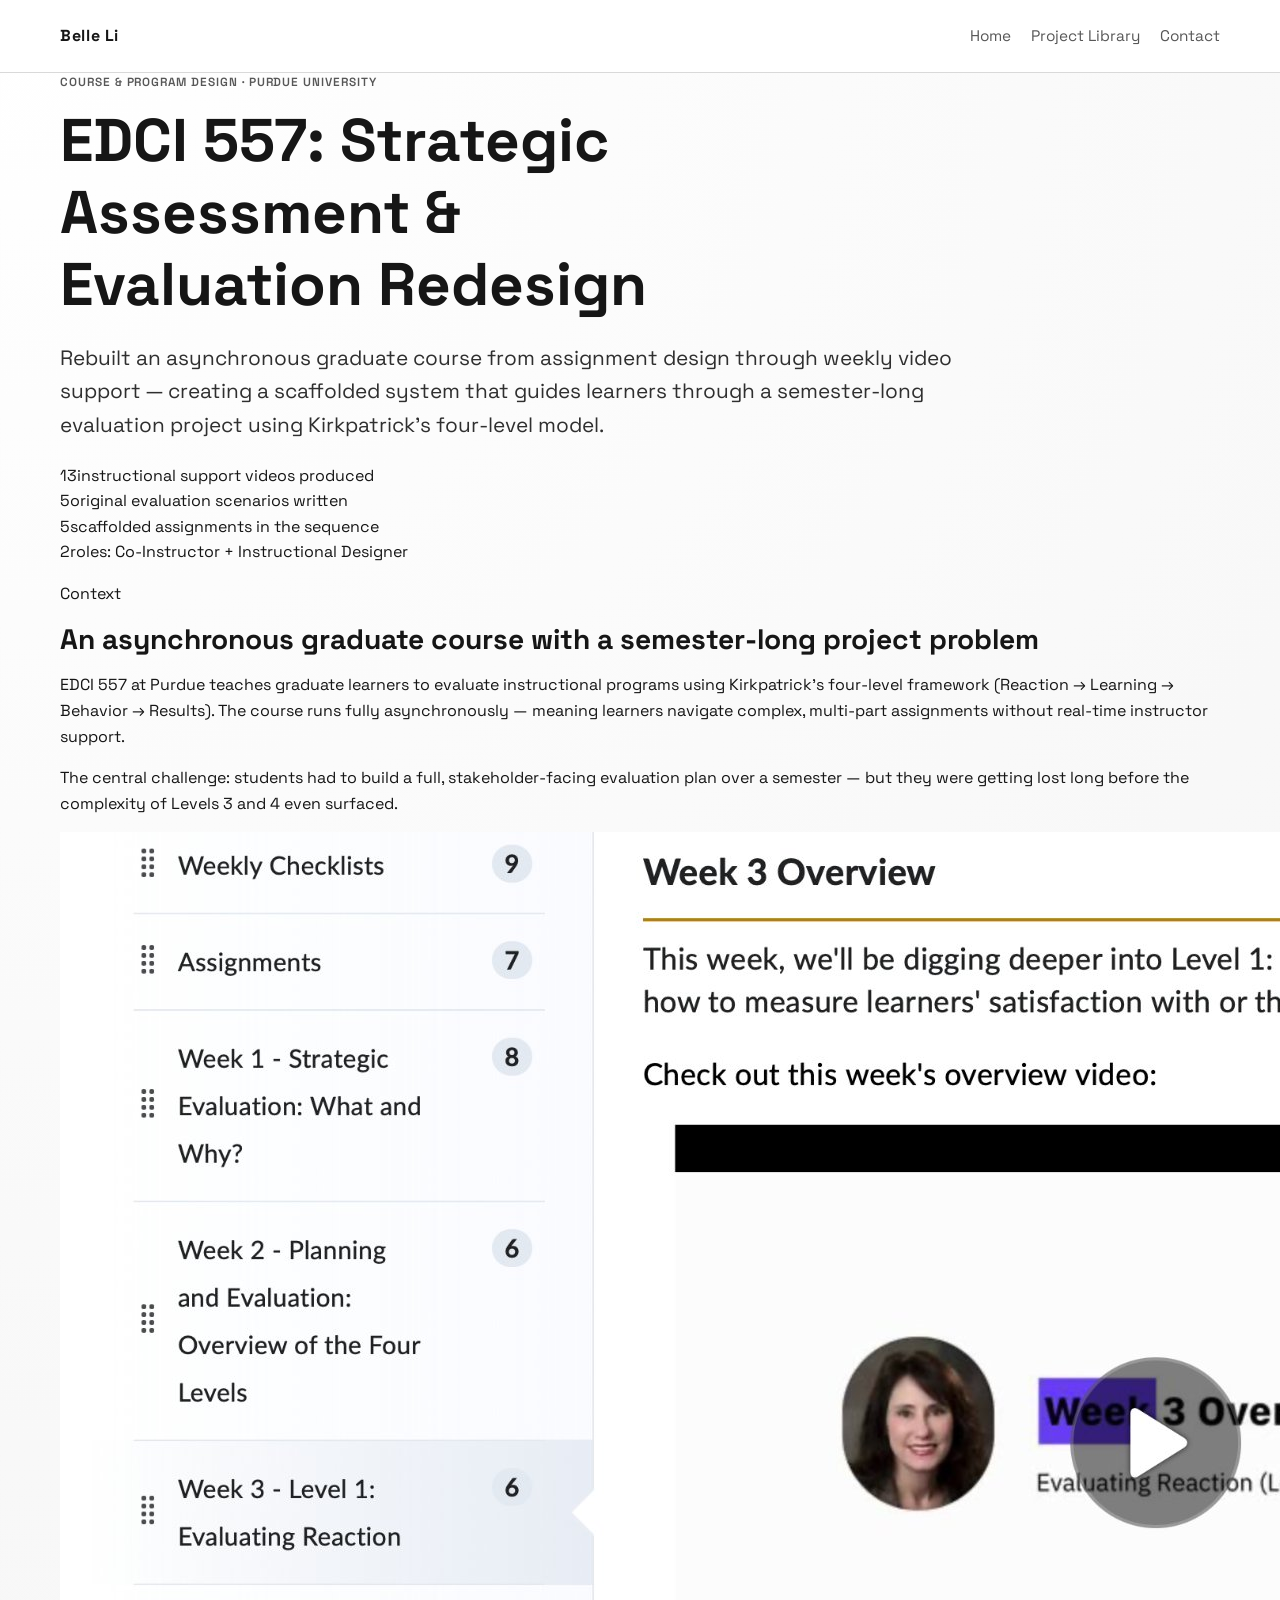
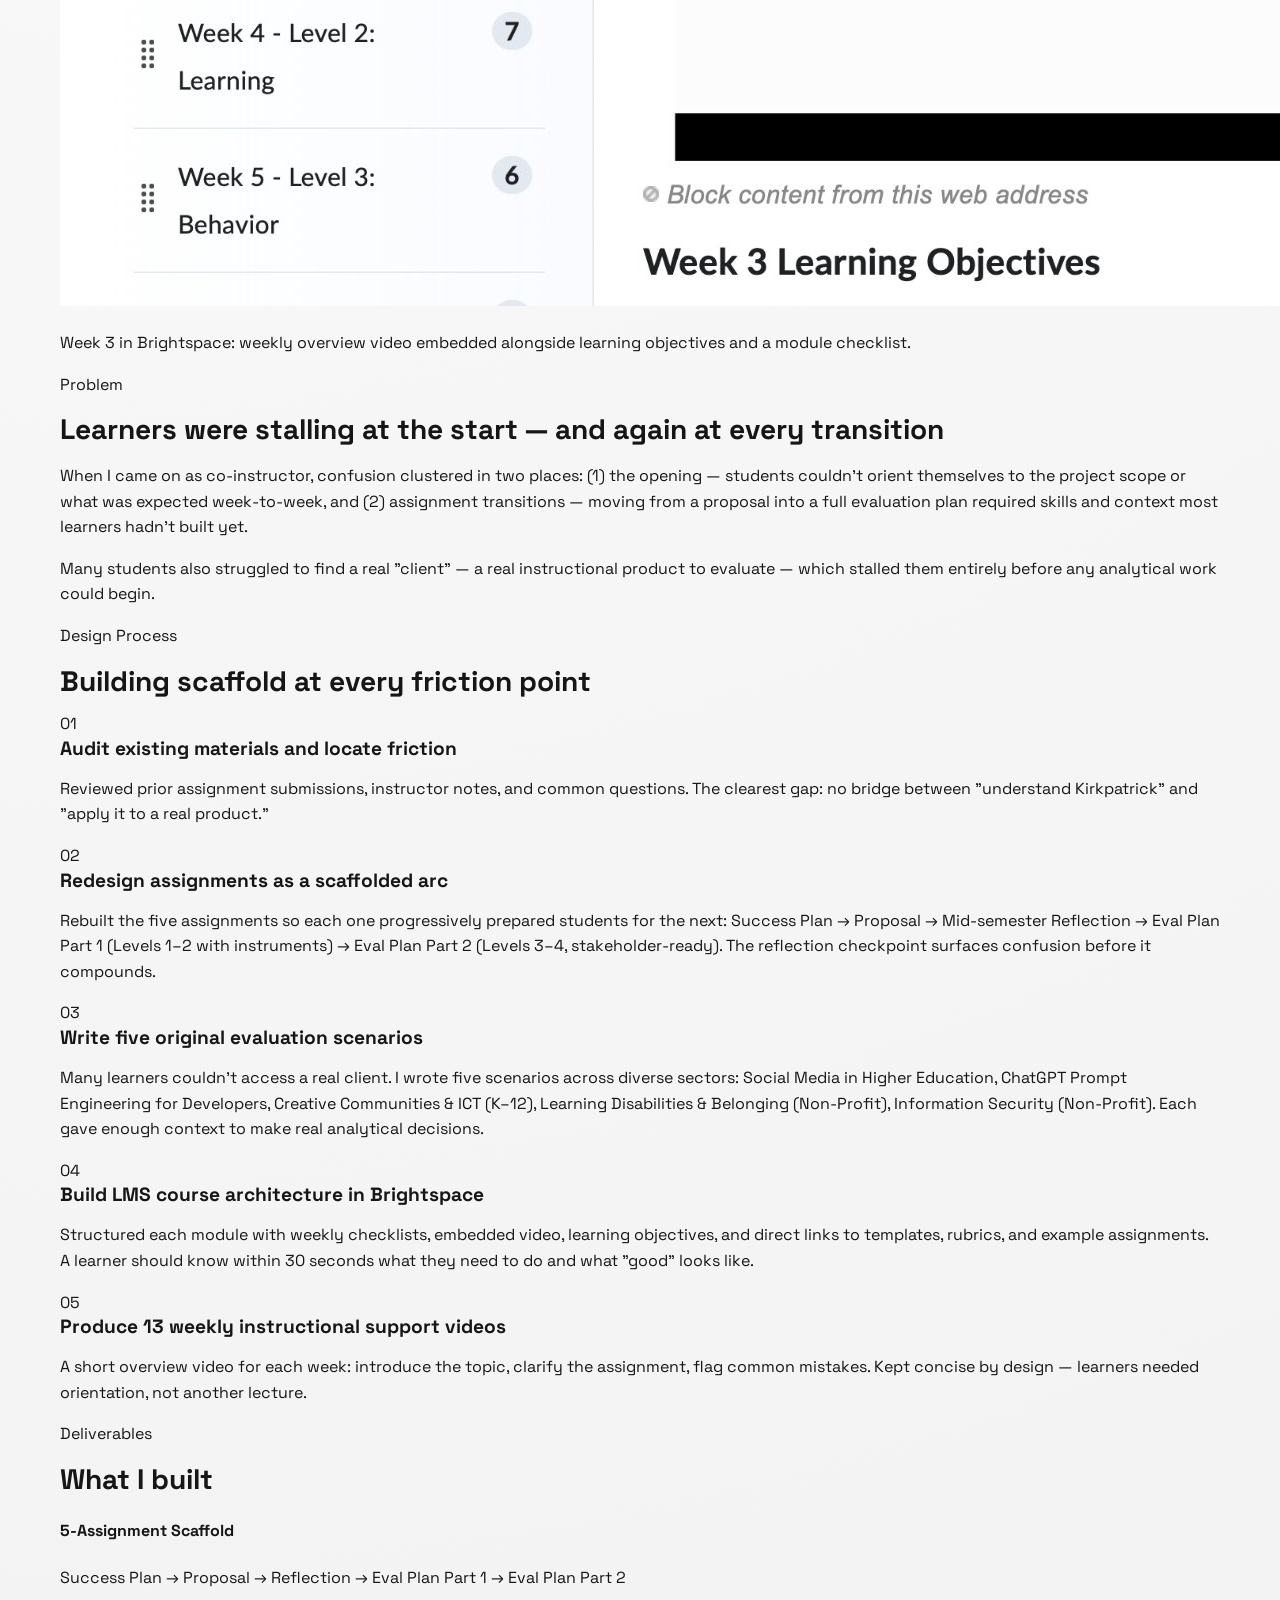
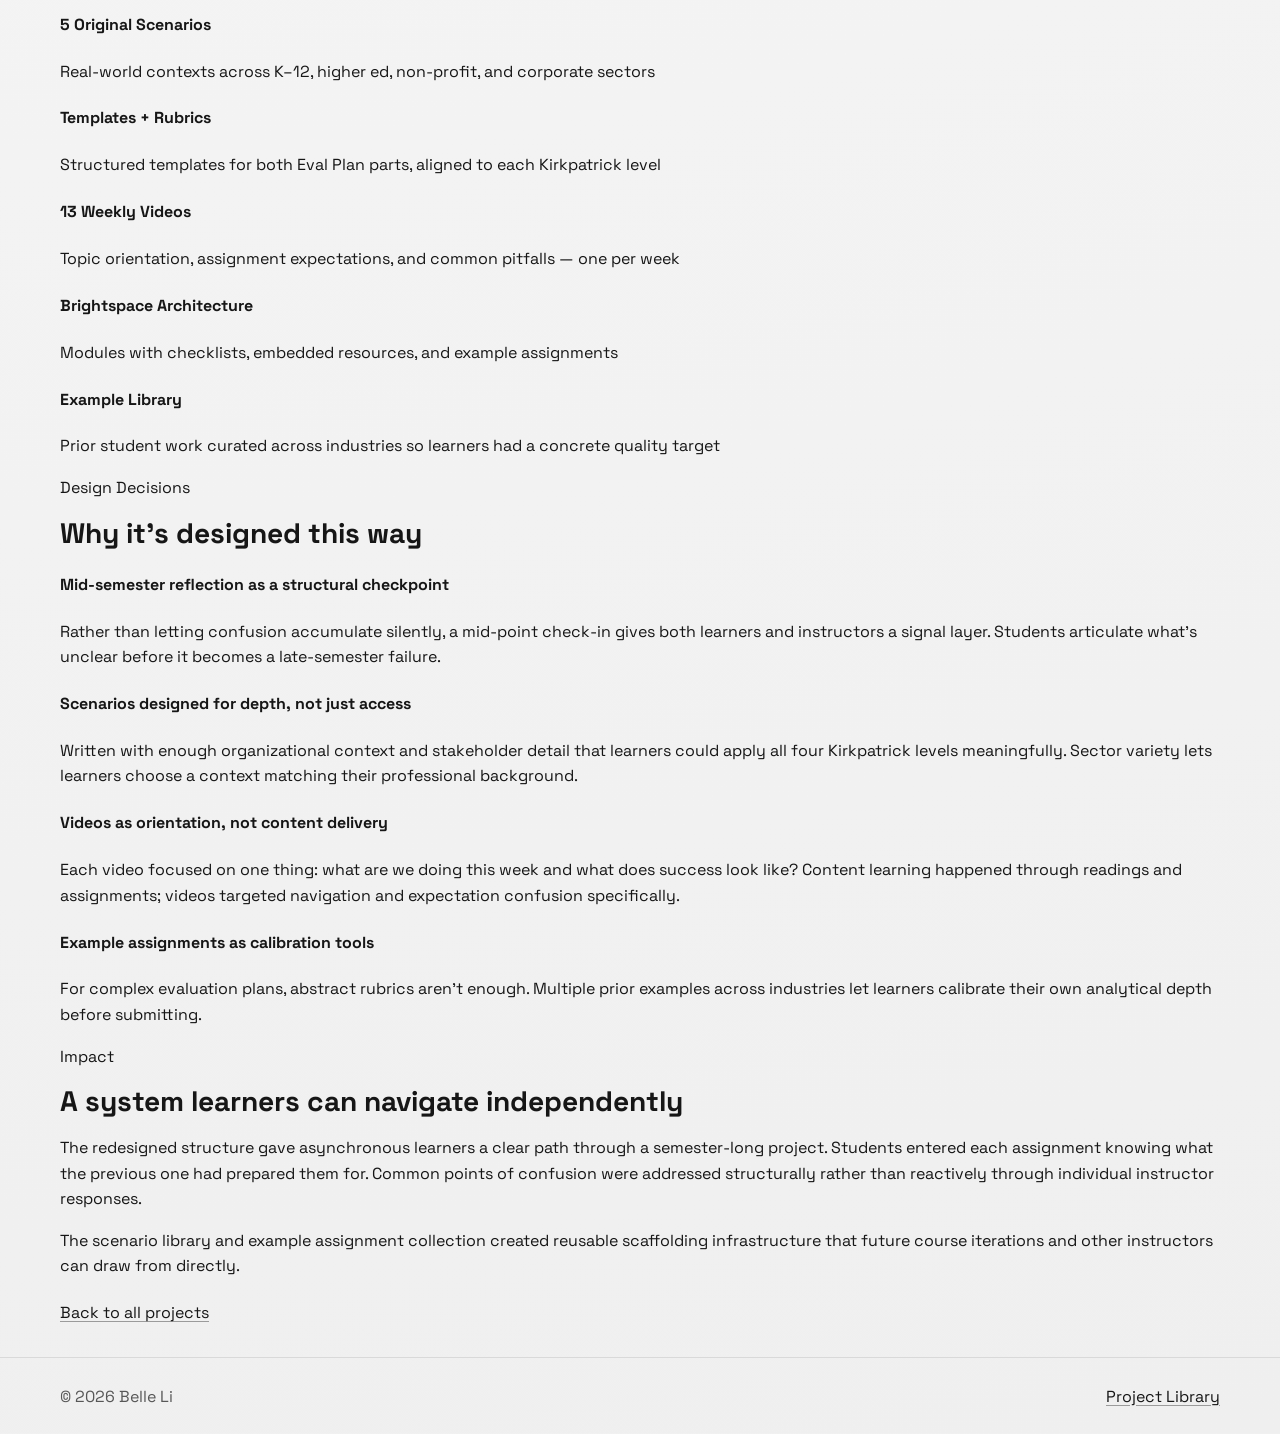
==== case-edci557.html @ f2b4553b "first commit" ====
<!doctype html>
<html lang="en">
  <head>
    <meta charset="UTF-8" />
    <meta name="viewport" content="width=device-width, initial-scale=1.0" />
    <title>EDCI 557 Course Redesign — Belle Li</title>
    <meta name="description" content="Case study: Purdue EDCI 557 redesign with 5-assignment scaffold, 5 original scenarios, 13 support videos." />
    <link rel="stylesheet" href="styles.css" />
  </head>
  <body>
    <header class="site-header">
      <div class="container nav-wrap">
        <a class="brand" href="index.html">Belle Li</a>
        <nav class="site-nav" aria-label="Primary">
          <a href="index.html">Home</a>
          <a href="projects.html">Project Library</a>
          <a href="index.html#contact">Contact</a>
        </nav>
      </div>
    </header>

    <main class="container case">
      <p class="eyebrow">Course & Program Design · Purdue University</p>
      <h1>EDCI 557: Strategic Assessment & Evaluation Redesign</h1>
      <p class="lede narrow">Rebuilt an asynchronous graduate course from assignment design through weekly video support — creating a scaffolded system that guides learners through a semester-long evaluation project using Kirkpatrick's four-level model.</p>

      <div class="case-stats">
        <div class="case-stat"><span class="case-stat-num">13</span><span class="case-stat-label">instructional support videos produced</span></div>
        <div class="case-stat"><span class="case-stat-num">5</span><span class="case-stat-label">original evaluation scenarios written</span></div>
        <div class="case-stat"><span class="case-stat-num">5</span><span class="case-stat-label">scaffolded assignments in the sequence</span></div>
        <div class="case-stat"><span class="case-stat-num">2</span><span class="case-stat-label">roles: Co-Instructor + Instructional Designer</span></div>
      </div>

      <div class="case-section">
        <p class="section-tag">Context</p>
        <h2>An asynchronous graduate course with a semester-long project problem</h2>
        <p>EDCI 557 at Purdue teaches graduate learners to evaluate instructional programs using Kirkpatrick's four-level framework (Reaction → Learning → Behavior → Results). The course runs fully asynchronously — meaning learners navigate complex, multi-part assignments without real-time instructor support.</p>
        <p>The central challenge: students had to build a full, stakeholder-facing evaluation plan over a semester — but they were getting lost long before the complexity of Levels 3 and 4 even surfaced.</p>
        <div class="case-img-wrap">
          <img src="images/edci557-lms.png" alt="EDCI 557 Brightspace LMS week 3 overview" class="case-img" onerror="this.style.display='none';this.nextElementSibling.style.display='flex';" />
          <div class="case-img-placeholder" style="display:none">Week 3 — Brightspace LMS screenshot</div>
          <p class="case-img-caption">Week 3 in Brightspace: weekly overview video embedded alongside learning objectives and a module checklist.</p>
        </div>
      </div>

      <div class="case-section">
        <p class="section-tag">Problem</p>
        <h2>Learners were stalling at the start — and again at every transition</h2>
        <p>When I came on as co-instructor, confusion clustered in two places: (1) the opening — students couldn't orient themselves to the project scope or what was expected week-to-week, and (2) assignment transitions — moving from a proposal into a full evaluation plan required skills and context most learners hadn't built yet.</p>
        <p>Many students also struggled to find a real "client" — a real instructional product to evaluate — which stalled them entirely before any analytical work could begin.</p>
      </div>

      <div class="case-section">
        <p class="section-tag">Design Process</p>
        <h2>Building scaffold at every friction point</h2>
        <div class="process-list">
          <div class="process-item">
            <div class="process-num">01</div>
            <div class="process-body">
              <h3>Audit existing materials and locate friction</h3>
              <p>Reviewed prior assignment submissions, instructor notes, and common questions. The clearest gap: no bridge between "understand Kirkpatrick" and "apply it to a real product."</p>
            </div>
          </div>
          <div class="process-item">
            <div class="process-num">02</div>
            <div class="process-body">
              <h3>Redesign assignments as a scaffolded arc</h3>
              <p>Rebuilt the five assignments so each one progressively prepared students for the next: Success Plan → Proposal → Mid-semester Reflection → Eval Plan Part 1 (Levels 1–2 with instruments) → Eval Plan Part 2 (Levels 3–4, stakeholder-ready). The reflection checkpoint surfaces confusion before it compounds.</p>
            </div>
          </div>
          <div class="process-item">
            <div class="process-num">03</div>
            <div class="process-body">
              <h3>Write five original evaluation scenarios</h3>
              <p>Many learners couldn't access a real client. I wrote five scenarios across diverse sectors: Social Media in Higher Education, ChatGPT Prompt Engineering for Developers, Creative Communities & ICT (K–12), Learning Disabilities & Belonging (Non-Profit), Information Security (Non-Profit). Each gave enough context to make real analytical decisions.</p>
            </div>
          </div>
          <div class="process-item">
            <div class="process-num">04</div>
            <div class="process-body">
              <h3>Build LMS course architecture in Brightspace</h3>
              <p>Structured each module with weekly checklists, embedded video, learning objectives, and direct links to templates, rubrics, and example assignments. A learner should know within 30 seconds what they need to do and what "good" looks like.</p>
            </div>
          </div>
          <div class="process-item">
            <div class="process-num">05</div>
            <div class="process-body">
              <h3>Produce 13 weekly instructional support videos</h3>
              <p>A short overview video for each week: introduce the topic, clarify the assignment, flag common mistakes. Kept concise by design — learners needed orientation, not another lecture.</p>
            </div>
          </div>
        </div>
      </div>

      <div class="case-section">
        <p class="section-tag">Deliverables</p>
        <h2>What I built</h2>
        <div class="artifact-grid">
          <div class="artifact-item"><h4>5-Assignment Scaffold</h4><p>Success Plan → Proposal → Reflection → Eval Plan Part 1 → Eval Plan Part 2</p></div>
          <div class="artifact-item"><h4>5 Original Scenarios</h4><p>Real-world contexts across K–12, higher ed, non-profit, and corporate sectors</p></div>
          <div class="artifact-item"><h4>Templates + Rubrics</h4><p>Structured templates for both Eval Plan parts, aligned to each Kirkpatrick level</p></div>
          <div class="artifact-item"><h4>13 Weekly Videos</h4><p>Topic orientation, assignment expectations, and common pitfalls — one per week</p></div>
          <div class="artifact-item"><h4>Brightspace Architecture</h4><p>Modules with checklists, embedded resources, and example assignments</p></div>
          <div class="artifact-item"><h4>Example Library</h4><p>Prior student work curated across industries so learners had a concrete quality target</p></div>
        </div>
      </div>

      <div class="case-section">
        <p class="section-tag">Design Decisions</p>
        <h2>Why it's designed this way</h2>
        <div class="decisions-grid">
          <div class="decision-item">
            <h4>Mid-semester reflection as a structural checkpoint</h4>
            <p>Rather than letting confusion accumulate silently, a mid-point check-in gives both learners and instructors a signal layer. Students articulate what's unclear before it becomes a late-semester failure.</p>
          </div>
          <div class="decision-item">
            <h4>Scenarios designed for depth, not just access</h4>
            <p>Written with enough organizational context and stakeholder detail that learners could apply all four Kirkpatrick levels meaningfully. Sector variety lets learners choose a context matching their professional background.</p>
          </div>
          <div class="decision-item">
            <h4>Videos as orientation, not content delivery</h4>
            <p>Each video focused on one thing: what are we doing this week and what does success look like? Content learning happened through readings and assignments; videos targeted navigation and expectation confusion specifically.</p>
          </div>
          <div class="decision-item">
            <h4>Example assignments as calibration tools</h4>
            <p>For complex evaluation plans, abstract rubrics aren't enough. Multiple prior examples across industries let learners calibrate their own analytical depth before submitting.</p>
          </div>
        </div>
      </div>

      <div class="case-section">
        <p class="section-tag">Impact</p>
        <h2>A system learners can navigate independently</h2>
        <p>The redesigned structure gave asynchronous learners a clear path through a semester-long project. Students entered each assignment knowing what the previous one had prepared them for. Common points of confusion were addressed structurally rather than reactively through individual instructor responses.</p>
        <p>The scenario library and example assignment collection created reusable scaffolding infrastructure that future course iterations and other instructors can draw from directly.</p>
      </div>

      <p class="case-back"><a href="projects.html">Back to all projects</a></p>
    </main>

    <footer class="site-footer">
      <div class="container footer-wrap">
        <p>© <span id="year"></span> Belle Li</p>
        <a href="projects.html">Project Library</a>
      </div>
    </footer>
    <script src="script.js"></script>
  </body>
</html>
---- styles.css ----
@import url("https://fonts.googleapis.com/css2?family=Space+Grotesk:wght@400;500;600;700&display=swap");

:root {
  --bg: #f6f6f6;
  --surface: #ffffff;
  --text: #161616;
  --muted: #575757;
  --line: #d9d9d9;
  --chip: #ececec;
  --chip-active: #161616;
  --chip-active-text: #ffffff;
  --max: 1160px;
  --radius: 16px;
}

* {
  box-sizing: border-box;
}

html,
body {
  margin: 0;
  padding: 0;
}

body {
  font-family: "Space Grotesk", "Avenir Next", "Helvetica Neue", Helvetica, sans-serif;
  color: var(--text);
  background:
    radial-gradient(circle at 0% 0%, #ffffff 0, #f8f8f8 30%, #f3f3f3 70%, #efefef 100%),
    var(--bg);
  line-height: 1.6;
}

a {
  color: inherit;
  text-decoration-color: #9b9b9b;
  text-underline-offset: 0.2rem;
}

a:hover {
  text-decoration-color: var(--text);
}

.container {
  width: min(100% - 2.5rem, var(--max));
  margin-inline: auto;
}

.site-header {
  position: sticky;
  top: 0;
  z-index: 10;
  background: rgba(255, 255, 255, 0.92);
  backdrop-filter: blur(8px);
  border-bottom: 1px solid var(--line);
}

.nav-wrap {
  min-height: 72px;
  display: flex;
  align-items: center;
  justify-content: space-between;
  gap: 1rem;
}

.brand {
  font-weight: 700;
  letter-spacing: 0.04em;
  text-decoration: none;
}

.site-nav {
  display: flex;
  align-items: center;
  gap: 1.25rem;
}

.site-nav a {
  text-decoration: none;
  color: var(--muted);
  font-size: 0.96rem;
}

.site-nav a[aria-current="page"],
.site-nav a:hover {
  color: var(--text);
}

.hero {
  padding: 5.25rem 0 2.75rem;
}

.eyebrow {
  margin: 0 0 0.8rem;
  color: var(--muted);
  text-transform: uppercase;
  letter-spacing: 0.08em;
  font-size: 0.74rem;
  font-weight: 600;
}

h1,
h2,
h3 {
  line-height: 1.2;
  margin: 0 0 0.8rem;
}

h1 {
  font-size: clamp(2rem, 4.7vw, 3.8rem);
  max-width: 16.5ch;
}

h2 {
  font-size: clamp(1.45rem, 2.2vw, 2rem);
}

h3 {
  font-size: 1.2rem;
}

.lede {
  font-size: clamp(1rem, 2vw, 1.3rem);
  color: #2f2f2f;
  max-width: 64ch;
}

.narrow {
  max-width: 70ch;
}

.cta-row {
  display: flex;
  flex-wrap: wrap;
  gap: 0.8rem;
  margin-top: 1.6rem;
}

.btn {
  border: 1px solid #b8b8b8;
  border-radius: 999px;
  padding: 0.62rem 1.1rem;
  text-decoration: none;
  font-weight: 600;
  font-size: 0.94rem;
}

.btn-primary {
  background: var(--text);
  color: #fff;
  border-color: var(--text);
}

.section {
  padding: 2.3rem 0;
}

.summary {
  border-top: 1px solid var(--line);
  border-bottom: 1px solid var(--line);
  padding: 2rem 0;
}

.section-head {
  display: flex;
  justify-content: space-between;
  align-items: flex-end;
  gap: 1rem;
  margin-bottom: 1.1rem;
}

.grid {
  display: grid;
  gap: 1rem;
}

.grid.three {
  grid-template-columns: repeat(3, minmax(0, 1fr));
}

.grid.two {
  grid-template-columns: repeat(2, minmax(0, 1fr));
}

.card {
  border: 1px solid var(--line);
  border-radius: var(--radius);
  background: #fbfbfb;
  padding: 1.25rem;
}

.card p {
  margin: 0.55rem 0;
}

.card-kicker {
  color: var(--muted);
  text-transform: uppercase;
  letter-spacing: 0.06em;
  font-size: 0.72rem;
  font-weight: 650;
}

.inline-link {
  font-weight: 650;
}

.about p,
.contact p {
  max-width: 72ch;
}

.filters {
  display: grid;
  gap: 1rem;
  margin-top: 2rem;
}

.filter-group {
  display: flex;
  flex-wrap: wrap;
  align-items: center;
  gap: 0.55rem;
}

.filter-label {
  margin: 0 0.45rem 0 0;
  font-size: 0.86rem;
  color: var(--muted);
  min-width: 6rem;
}

.chip {
  border: 1px solid var(--line);
  background: var(--chip);
  color: var(--text);
  border-radius: 999px;
  padding: 0.44rem 0.82rem;
  font-size: 0.84rem;
  cursor: pointer;
}

.chip.active {
  background: var(--chip-active);
  color: var(--chip-active-text);
  border-color: var(--chip-active);
}

.count {
  margin: 1.1rem 0 1.25rem;
  color: var(--muted);
  font-size: 0.92rem;
}

.project-grid {
  margin-bottom: 2.25rem;
}

.project-card[hidden] {
  display: none;
}

.tag-row {
  display: flex;
  flex-wrap: wrap;
  gap: 0.35rem;
  margin-top: 0.65rem;
}

.tag {
  display: inline-block;
  border: 1px solid var(--line);
  border-radius: 999px;
  padding: 0.18rem 0.55rem;
  font-size: 0.74rem;
  color: #3b3b3b;
}

.case .card ul {
  margin: 0;
  padding-left: 1.1rem;
}

.case-grid {
  display: grid;
  gap: 1rem;
  grid-template-columns: repeat(2, minmax(0, 1fr));
}

.case-back {
  margin-top: 1.3rem;
}

.site-footer {
  border-top: 1px solid var(--line);
  margin-top: 2rem;
}

.footer-wrap {
  min-height: 76px;
  display: flex;
  align-items: center;
  justify-content: space-between;
  gap: 1rem;
}

.footer-wrap p {
  margin: 0;
  color: var(--muted);
}

@media (max-width: 980px) {
  .grid.three,
  .grid.two,
  .case-grid {
    grid-template-columns: 1fr;
  }

  .hero {
    padding-top: 4rem;
  }

  h1 {
    max-width: 100%;
  }
}

@media (max-width: 720px) {
  .container {
    width: min(100% - 1.35rem, var(--max));
  }

  .nav-wrap {
    min-height: 64px;
  }

  .site-nav {
    gap: 0.75rem;
  }

  .site-nav a {
    font-size: 0.87rem;
  }

  .filter-label {
    width: 100%;
    margin-bottom: 0.2rem;
  }
}
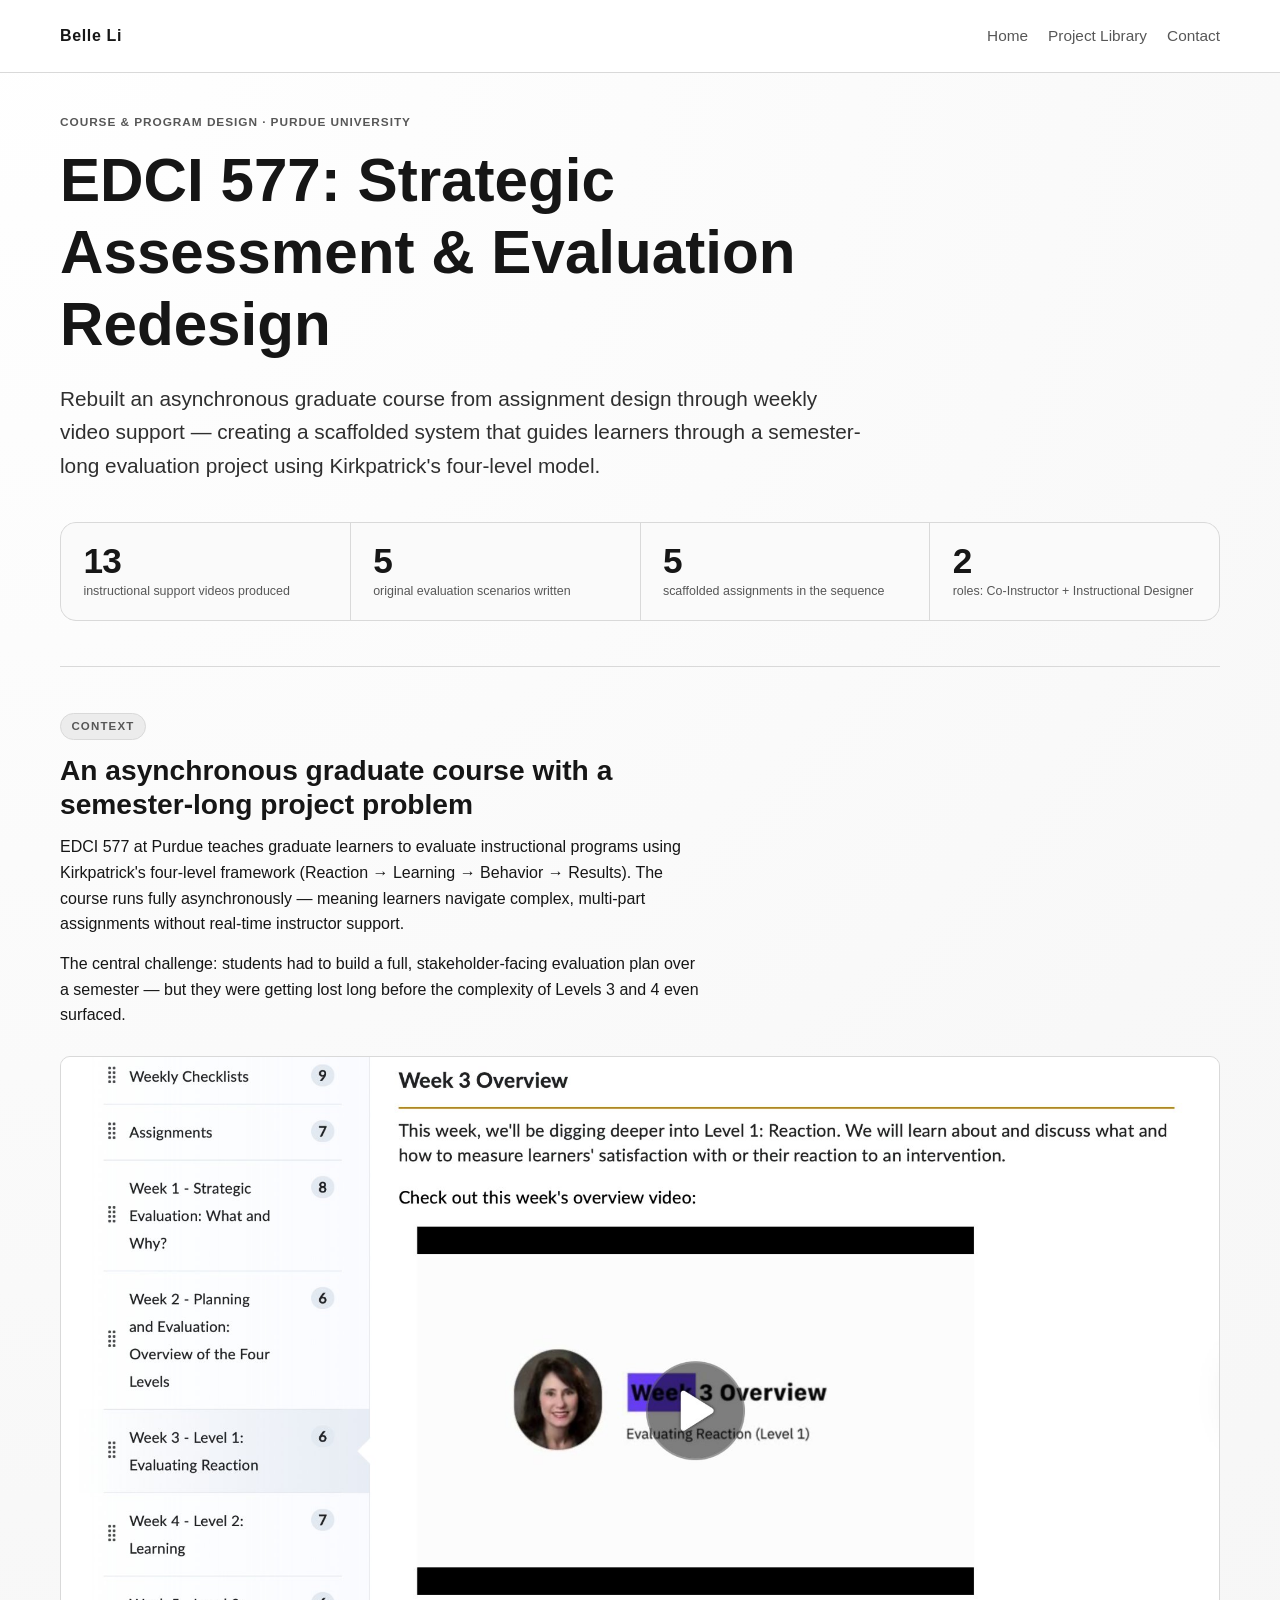
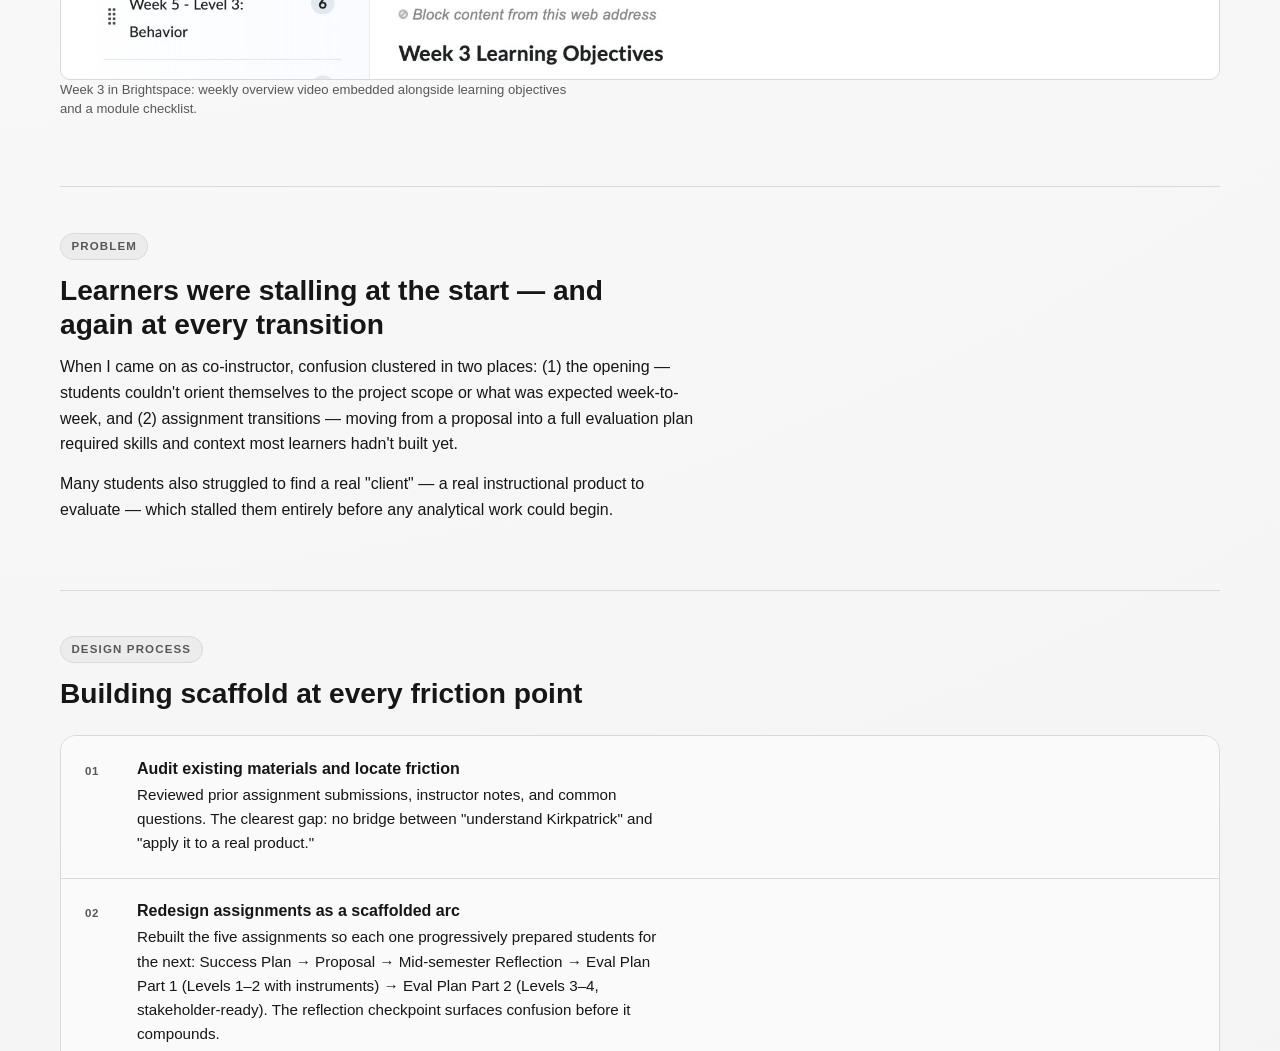
==== commit 0a8f7468: "Correct EDCI 577 portfolio case and links" ====
--- a/case-edci557.html
+++ b/case-edci557.html
@@ -3,147 +3,12 @@
   <head>
     <meta charset="UTF-8" />
     <meta name="viewport" content="width=device-width, initial-scale=1.0" />
-    <title>EDCI 557 Course Redesign — Belle Li</title>
-    <meta name="description" content="Case study: Purdue EDCI 557 redesign with 5-assignment scaffold, 5 original scenarios, 13 support videos." />
-    <link rel="stylesheet" href="styles.css" />
+    <meta http-equiv="refresh" content="0; url=case-edci577.html" />
+    <meta name="robots" content="noindex" />
+    <link rel="canonical" href="https://beeeeeeelle.github.io/portfolio/case-edci577.html" />
+    <title>EDCI 577 Course Redesign — Belle Li</title>
   </head>
   <body>
-    <header class="site-header">
-      <div class="container nav-wrap">
-        <a class="brand" href="index.html">Belle Li</a>
-        <nav class="site-nav" aria-label="Primary">
-          <a href="index.html">Home</a>
-          <a href="projects.html">Project Library</a>
-          <a href="index.html#contact">Contact</a>
-        </nav>
-      </div>
-    </header>
-
-    <main class="container case">
-      <p class="eyebrow">Course & Program Design · Purdue University</p>
-      <h1>EDCI 557: Strategic Assessment & Evaluation Redesign</h1>
-      <p class="lede narrow">Rebuilt an asynchronous graduate course from assignment design through weekly video support — creating a scaffolded system that guides learners through a semester-long evaluation project using Kirkpatrick's four-level model.</p>
-
-      <div class="case-stats">
-        <div class="case-stat"><span class="case-stat-num">13</span><span class="case-stat-label">instructional support videos produced</span></div>
-        <div class="case-stat"><span class="case-stat-num">5</span><span class="case-stat-label">original evaluation scenarios written</span></div>
-        <div class="case-stat"><span class="case-stat-num">5</span><span class="case-stat-label">scaffolded assignments in the sequence</span></div>
-        <div class="case-stat"><span class="case-stat-num">2</span><span class="case-stat-label">roles: Co-Instructor + Instructional Designer</span></div>
-      </div>
-
-      <div class="case-section">
-        <p class="section-tag">Context</p>
-        <h2>An asynchronous graduate course with a semester-long project problem</h2>
-        <p>EDCI 557 at Purdue teaches graduate learners to evaluate instructional programs using Kirkpatrick's four-level framework (Reaction → Learning → Behavior → Results). The course runs fully asynchronously — meaning learners navigate complex, multi-part assignments without real-time instructor support.</p>
-        <p>The central challenge: students had to build a full, stakeholder-facing evaluation plan over a semester — but they were getting lost long before the complexity of Levels 3 and 4 even surfaced.</p>
-        <div class="case-img-wrap">
-          <img src="images/edci557-lms.png" alt="EDCI 557 Brightspace LMS week 3 overview" class="case-img" onerror="this.style.display='none';this.nextElementSibling.style.display='flex';" />
-          <div class="case-img-placeholder" style="display:none">Week 3 — Brightspace LMS screenshot</div>
-          <p class="case-img-caption">Week 3 in Brightspace: weekly overview video embedded alongside learning objectives and a module checklist.</p>
-        </div>
-      </div>
-
-      <div class="case-section">
-        <p class="section-tag">Problem</p>
-        <h2>Learners were stalling at the start — and again at every transition</h2>
-        <p>When I came on as co-instructor, confusion clustered in two places: (1) the opening — students couldn't orient themselves to the project scope or what was expected week-to-week, and (2) assignment transitions — moving from a proposal into a full evaluation plan required skills and context most learners hadn't built yet.</p>
-        <p>Many students also struggled to find a real "client" — a real instructional product to evaluate — which stalled them entirely before any analytical work could begin.</p>
-      </div>
-
-      <div class="case-section">
-        <p class="section-tag">Design Process</p>
-        <h2>Building scaffold at every friction point</h2>
-        <div class="process-list">
-          <div class="process-item">
-            <div class="process-num">01</div>
-            <div class="process-body">
-              <h3>Audit existing materials and locate friction</h3>
-              <p>Reviewed prior assignment submissions, instructor notes, and common questions. The clearest gap: no bridge between "understand Kirkpatrick" and "apply it to a real product."</p>
-            </div>
-          </div>
-          <div class="process-item">
-            <div class="process-num">02</div>
-            <div class="process-body">
-              <h3>Redesign assignments as a scaffolded arc</h3>
-              <p>Rebuilt the five assignments so each one progressively prepared students for the next: Success Plan → Proposal → Mid-semester Reflection → Eval Plan Part 1 (Levels 1–2 with instruments) → Eval Plan Part 2 (Levels 3–4, stakeholder-ready). The reflection checkpoint surfaces confusion before it compounds.</p>
-            </div>
-          </div>
-          <div class="process-item">
-            <div class="process-num">03</div>
-            <div class="process-body">
-              <h3>Write five original evaluation scenarios</h3>
-              <p>Many learners couldn't access a real client. I wrote five scenarios across diverse sectors: Social Media in Higher Education, ChatGPT Prompt Engineering for Developers, Creative Communities & ICT (K–12), Learning Disabilities & Belonging (Non-Profit), Information Security (Non-Profit). Each gave enough context to make real analytical decisions.</p>
-            </div>
-          </div>
-          <div class="process-item">
-            <div class="process-num">04</div>
-            <div class="process-body">
-              <h3>Build LMS course architecture in Brightspace</h3>
-              <p>Structured each module with weekly checklists, embedded video, learning objectives, and direct links to templates, rubrics, and example assignments. A learner should know within 30 seconds what they need to do and what "good" looks like.</p>
-            </div>
-          </div>
-          <div class="process-item">
-            <div class="process-num">05</div>
-            <div class="process-body">
-              <h3>Produce 13 weekly instructional support videos</h3>
-              <p>A short overview video for each week: introduce the topic, clarify the assignment, flag common mistakes. Kept concise by design — learners needed orientation, not another lecture.</p>
-            </div>
-          </div>
-        </div>
-      </div>
-
-      <div class="case-section">
-        <p class="section-tag">Deliverables</p>
-        <h2>What I built</h2>
-        <div class="artifact-grid">
-          <div class="artifact-item"><h4>5-Assignment Scaffold</h4><p>Success Plan → Proposal → Reflection → Eval Plan Part 1 → Eval Plan Part 2</p></div>
-          <div class="artifact-item"><h4>5 Original Scenarios</h4><p>Real-world contexts across K–12, higher ed, non-profit, and corporate sectors</p></div>
-          <div class="artifact-item"><h4>Templates + Rubrics</h4><p>Structured templates for both Eval Plan parts, aligned to each Kirkpatrick level</p></div>
-          <div class="artifact-item"><h4>13 Weekly Videos</h4><p>Topic orientation, assignment expectations, and common pitfalls — one per week</p></div>
-          <div class="artifact-item"><h4>Brightspace Architecture</h4><p>Modules with checklists, embedded resources, and example assignments</p></div>
-          <div class="artifact-item"><h4>Example Library</h4><p>Prior student work curated across industries so learners had a concrete quality target</p></div>
-        </div>
-      </div>
-
-      <div class="case-section">
-        <p class="section-tag">Design Decisions</p>
-        <h2>Why it's designed this way</h2>
-        <div class="decisions-grid">
-          <div class="decision-item">
-            <h4>Mid-semester reflection as a structural checkpoint</h4>
-            <p>Rather than letting confusion accumulate silently, a mid-point check-in gives both learners and instructors a signal layer. Students articulate what's unclear before it becomes a late-semester failure.</p>
-          </div>
-          <div class="decision-item">
-            <h4>Scenarios designed for depth, not just access</h4>
-            <p>Written with enough organizational context and stakeholder detail that learners could apply all four Kirkpatrick levels meaningfully. Sector variety lets learners choose a context matching their professional background.</p>
-          </div>
-          <div class="decision-item">
-            <h4>Videos as orientation, not content delivery</h4>
-            <p>Each video focused on one thing: what are we doing this week and what does success look like? Content learning happened through readings and assignments; videos targeted navigation and expectation confusion specifically.</p>
-          </div>
-          <div class="decision-item">
-            <h4>Example assignments as calibration tools</h4>
-            <p>For complex evaluation plans, abstract rubrics aren't enough. Multiple prior examples across industries let learners calibrate their own analytical depth before submitting.</p>
-          </div>
-        </div>
-      </div>
-
-      <div class="case-section">
-        <p class="section-tag">Impact</p>
-        <h2>A system learners can navigate independently</h2>
-        <p>The redesigned structure gave asynchronous learners a clear path through a semester-long project. Students entered each assignment knowing what the previous one had prepared them for. Common points of confusion were addressed structurally rather than reactively through individual instructor responses.</p>
-        <p>The scenario library and example assignment collection created reusable scaffolding infrastructure that future course iterations and other instructors can draw from directly.</p>
-      </div>
-
-      <p class="case-back"><a href="projects.html">Back to all projects</a></p>
-    </main>
-
-    <footer class="site-footer">
-      <div class="container footer-wrap">
-        <p>© <span id="year"></span> Belle Li</p>
-        <a href="projects.html">Project Library</a>
-      </div>
-    </footer>
-    <script src="script.js"></script>
+    <p>This case study has moved to <a href="case-edci577.html">EDCI 577: Strategic Assessment &amp; Evaluation Redesign</a>.</p>
   </body>
 </html>
